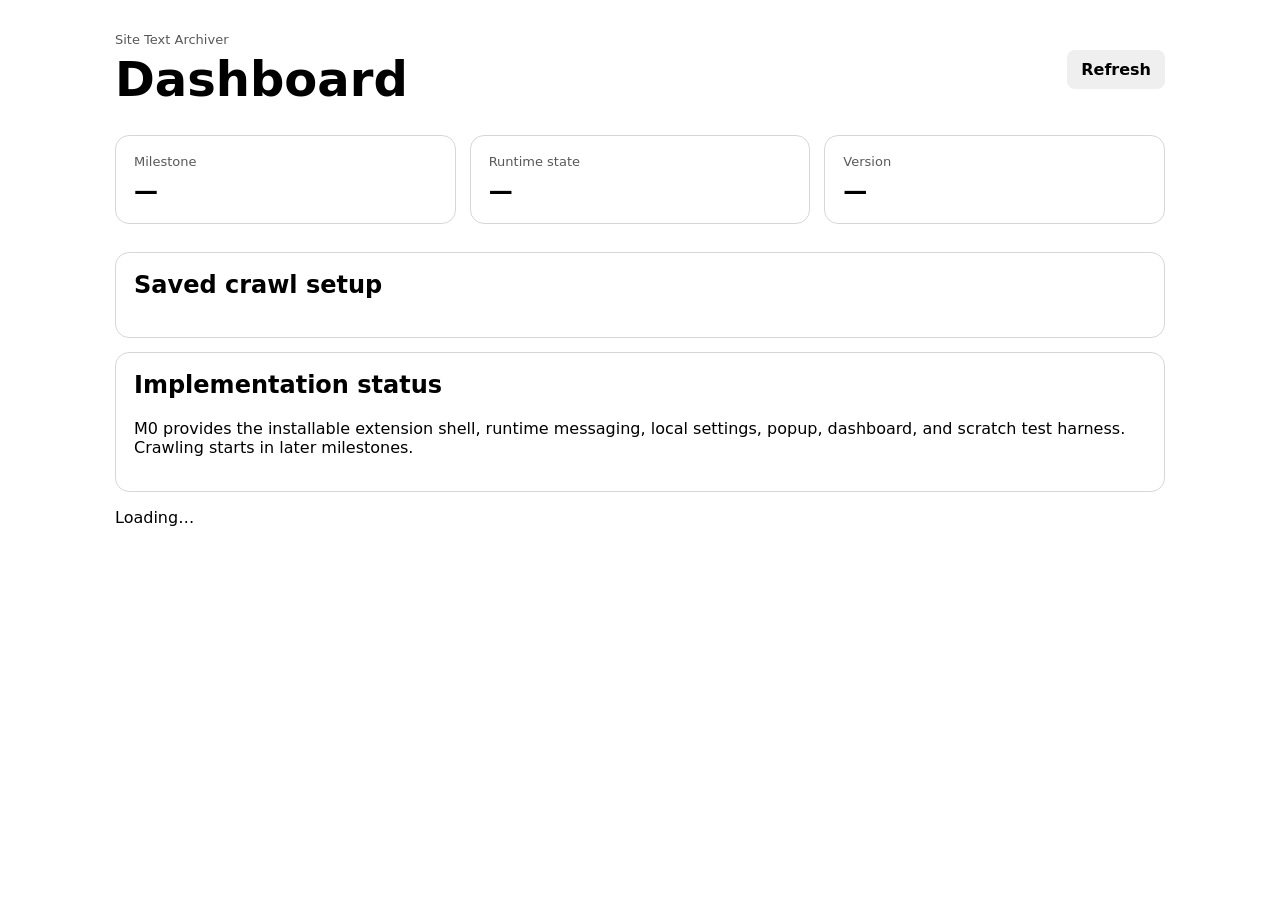
==== dashboard/dashboard.html @ f9713abc "feat: complete M0 source foundation" ====
<!doctype html>
<html lang="en">
<head>
  <meta charset="utf-8">
  <meta name="viewport" content="width=device-width, initial-scale=1">
  <title>Site Text Archiver Dashboard</title>
  <link rel="stylesheet" href="dashboard.css">
</head>
<body>
  <main>
    <header class="hero">
      <div><p class="eyebrow">Site Text Archiver</p><h1>Dashboard</h1></div>
      <button id="refresh-button" type="button">Refresh</button>
    </header>

    <section class="cards" aria-label="Foundation status">
      <article><span>Milestone</span><strong id="milestone">—</strong></article>
      <article><span>Runtime state</span><strong id="runtime-state">—</strong></article>
      <article><span>Version</span><strong id="version">—</strong></article>
    </section>

    <section class="panel">
      <h2>Saved crawl setup</h2>
      <dl id="settings-list"></dl>
    </section>

    <section class="panel">
      <h2>Implementation status</h2>
      <p>M0 provides the installable extension shell, runtime messaging, local settings, popup, dashboard, and scratch test harness. Crawling starts in later milestones.</p>
    </section>

    <p id="status" role="status" aria-live="polite"></p>
  </main>
  <script type="module" src="dashboard.js"></script>
</body>
</html>
---- dashboard/dashboard.css ----
:root { color-scheme: light dark; font-family: system-ui, sans-serif; }
* { box-sizing: border-box; }
body { margin: 0; background: Canvas; color: CanvasText; }
main { width: min(1050px, calc(100% - 32px)); margin: 0 auto; padding: 32px 0 64px; }
.hero { display: flex; align-items: center; justify-content: space-between; gap: 16px; }
.eyebrow { margin: 0; font-size: 13px; opacity: .65; }
h1 { margin: 4px 0 0; font-size: clamp(28px, 5vw, 48px); }
button { border: 0; border-radius: 8px; padding: 10px 14px; background: AccentColor; color: AccentColorText; font: inherit; font-weight: 700; cursor: pointer; }
.cards { display: grid; grid-template-columns: repeat(3, 1fr); gap: 14px; margin: 28px 0; }
.cards article, .panel { border: 1px solid color-mix(in srgb, CanvasText 16%, transparent); border-radius: 14px; padding: 18px; }
.cards span { display: block; opacity: .65; font-size: 13px; }
.cards strong { display: block; margin-top: 8px; font-size: 24px; }
.panel { margin-top: 14px; }
.panel h2 { margin-top: 0; }
dl { display: grid; grid-template-columns: max-content 1fr; gap: 10px 20px; margin: 0; }
dt { font-weight: 700; }
dd { margin: 0; overflow-wrap: anywhere; }
#status { min-height: 24px; }
@media (max-width: 650px) { .cards { grid-template-columns: 1fr; } dl { grid-template-columns: 1fr; gap: 4px; } dd { margin-bottom: 10px; } }
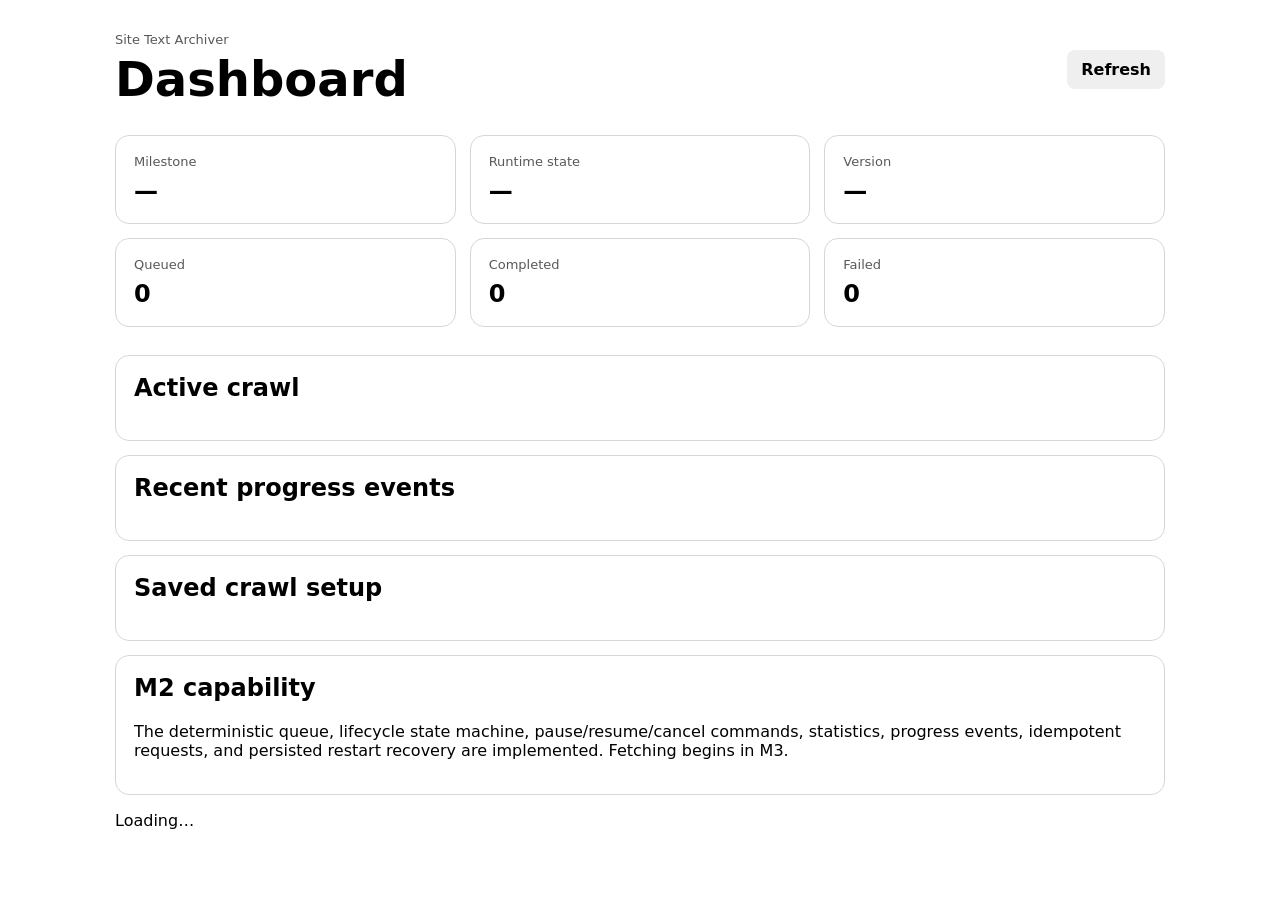
==== commit a2872630: "feat: show M2 crawl state and events in dashboard" ====
--- a/dashboard/dashboard.html
+++ b/dashboard/dashboard.html
@@ -13,10 +13,23 @@
       <button id="refresh-button" type="button">Refresh</button>
     </header>
 
-    <section class="cards" aria-label="Foundation status">
+    <section class="cards" aria-label="Runtime status">
       <article><span>Milestone</span><strong id="milestone">—</strong></article>
       <article><span>Runtime state</span><strong id="runtime-state">—</strong></article>
       <article><span>Version</span><strong id="version">—</strong></article>
+      <article><span>Queued</span><strong id="queued-count">0</strong></article>
+      <article><span>Completed</span><strong id="completed-count">0</strong></article>
+      <article><span>Failed</span><strong id="failed-count">0</strong></article>
+    </section>
+
+    <section class="panel">
+      <h2>Active crawl</h2>
+      <dl id="crawl-list"></dl>
+    </section>
+
+    <section class="panel">
+      <h2>Recent progress events</h2>
+      <ol id="event-list" class="event-list"></ol>
     </section>
 
     <section class="panel">
@@ -25,8 +38,8 @@
     </section>
 
     <section class="panel">
-      <h2>Implementation status</h2>
-      <p>M0 provides the installable extension shell, runtime messaging, local settings, popup, dashboard, and scratch test harness. Crawling starts in later milestones.</p>
+      <h2>M2 capability</h2>
+      <p>The deterministic queue, lifecycle state machine, pause/resume/cancel commands, statistics, progress events, idempotent requests, and persisted restart recovery are implemented. Fetching begins in M3.</p>
     </section>
 
     <p id="status" role="status" aria-live="polite"></p>
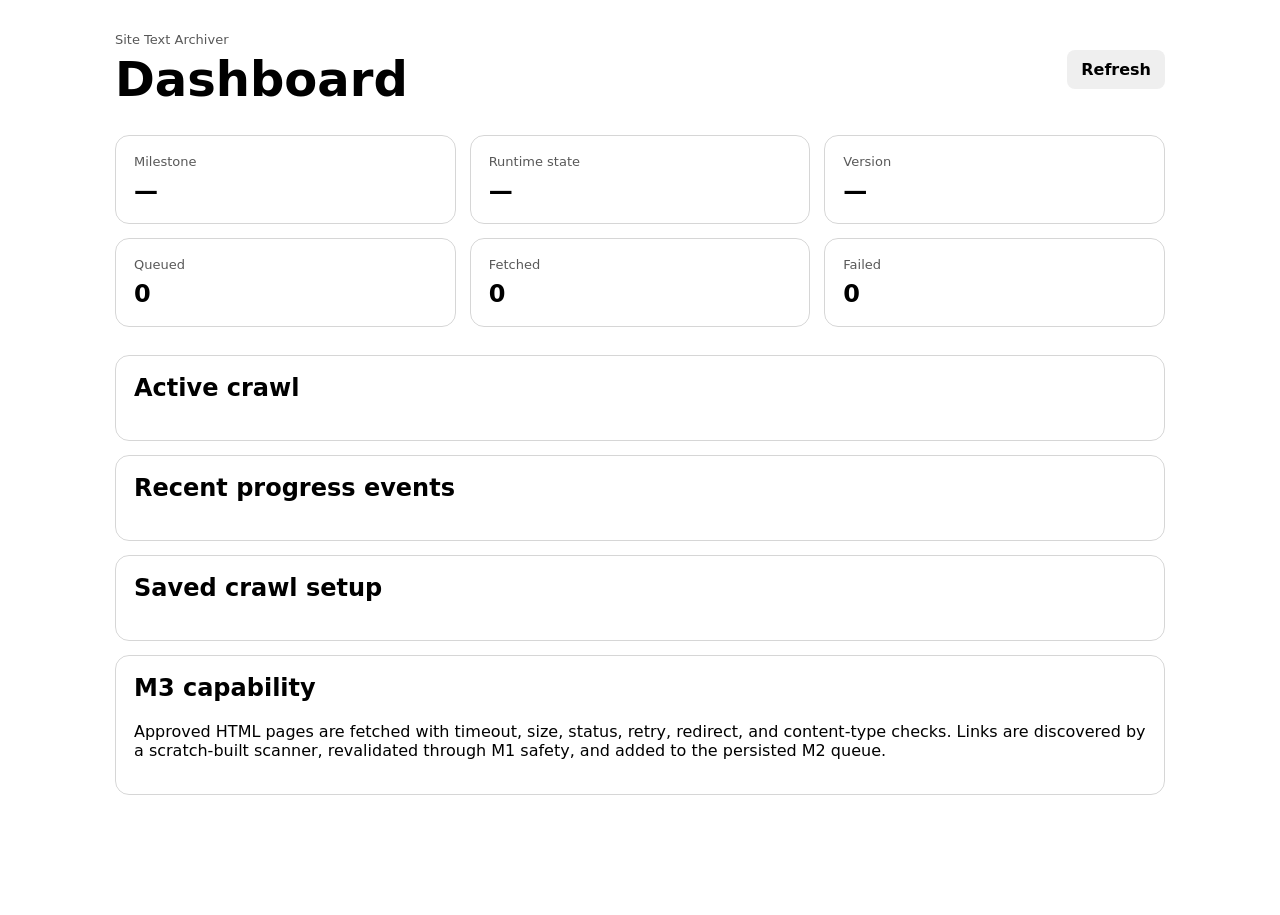
==== commit 418aabe8: "feat: show M3 fetch progress in dashboard" ====
--- a/dashboard/dashboard.html
+++ b/dashboard/dashboard.html
@@ -18,7 +18,7 @@
       <article><span>Runtime state</span><strong id="runtime-state">—</strong></article>
       <article><span>Version</span><strong id="version">—</strong></article>
       <article><span>Queued</span><strong id="queued-count">0</strong></article>
-      <article><span>Completed</span><strong id="completed-count">0</strong></article>
+      <article><span>Fetched</span><strong id="fetched-count">0</strong></article>
       <article><span>Failed</span><strong id="failed-count">0</strong></article>
     </section>
 
@@ -38,8 +38,8 @@
     </section>
 
     <section class="panel">
-      <h2>M2 capability</h2>
-      <p>The deterministic queue, lifecycle state machine, pause/resume/cancel commands, statistics, progress events, idempotent requests, and persisted restart recovery are implemented. Fetching begins in M3.</p>
+      <h2>M3 capability</h2>
+      <p>Approved HTML pages are fetched with timeout, size, status, retry, redirect, and content-type checks. Links are discovered by a scratch-built scanner, revalidated through M1 safety, and added to the persisted M2 queue.</p>
     </section>
 
     <p id="status" role="status" aria-live="polite"></p>
--- a/dashboard/dashboard.css
+++ b/dashboard/dashboard.css
@@ -15,5 +15,7 @@
 dl { display: grid; grid-template-columns: max-content 1fr; gap: 10px 20px; margin: 0; }
 dt { font-weight: 700; }
 dd { margin: 0; overflow-wrap: anywhere; }
+.event-list { margin: 0; padding-left: 22px; }
+.event-list li { padding: 5px 0; overflow-wrap: anywhere; }
 #status { min-height: 24px; }
 @media (max-width: 650px) { .cards { grid-template-columns: 1fr; } dl { grid-template-columns: 1fr; gap: 4px; } dd { margin-bottom: 10px; } }
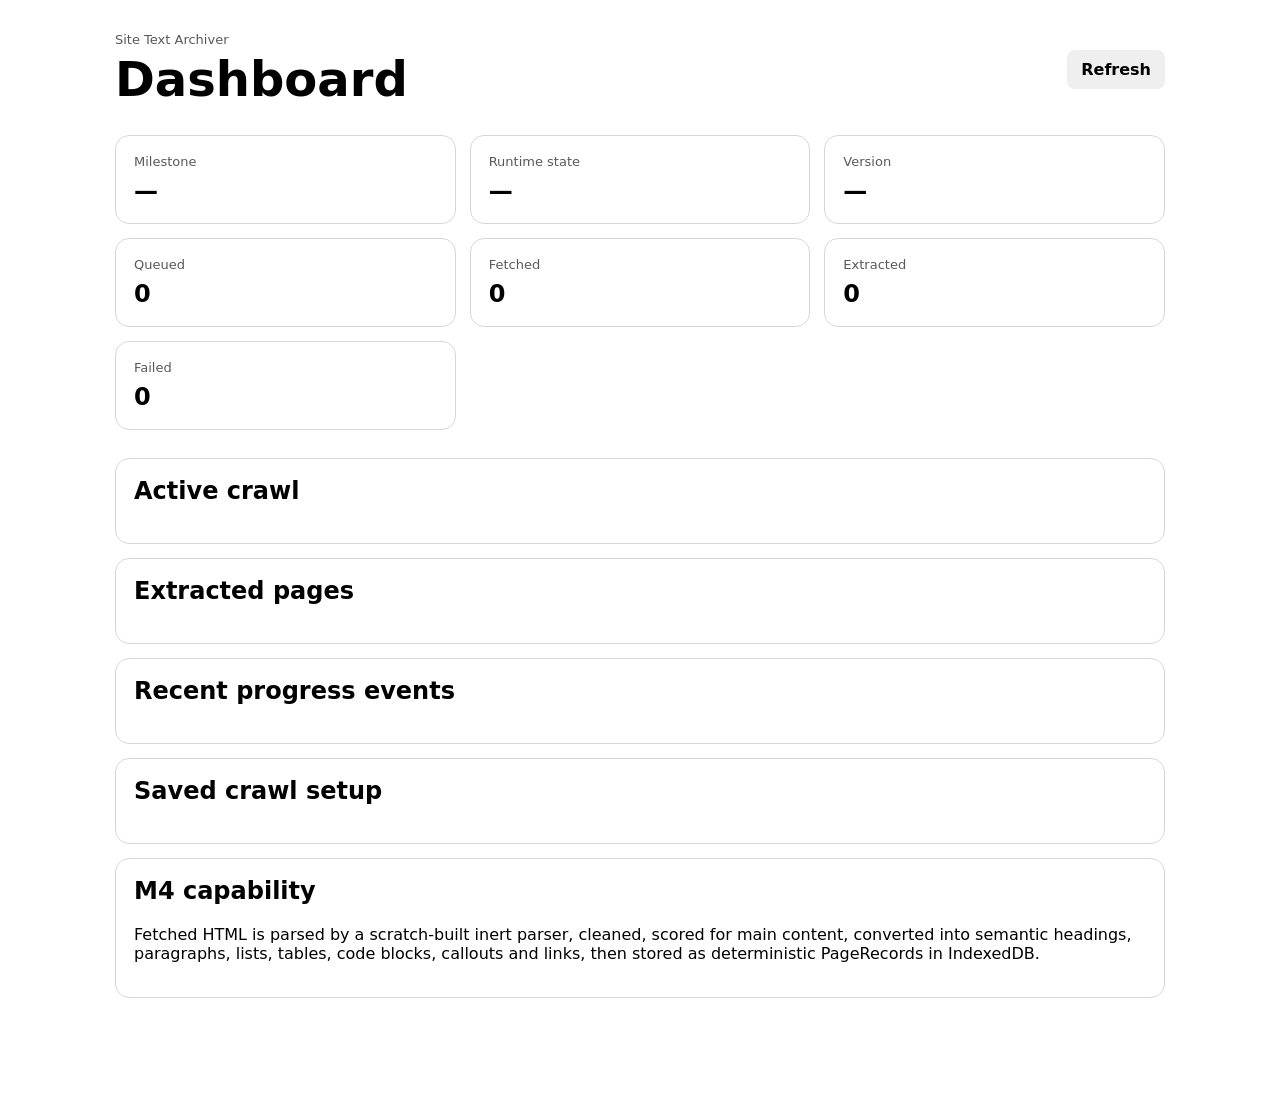
==== commit 8e3c4485: "feat: show M4 extraction progress" ====
--- a/dashboard/dashboard.html
+++ b/dashboard/dashboard.html
@@ -19,12 +19,18 @@
       <article><span>Version</span><strong id="version">—</strong></article>
       <article><span>Queued</span><strong id="queued-count">0</strong></article>
       <article><span>Fetched</span><strong id="fetched-count">0</strong></article>
+      <article><span>Extracted</span><strong id="extracted-count">0</strong></article>
       <article><span>Failed</span><strong id="failed-count">0</strong></article>
     </section>
 
     <section class="panel">
       <h2>Active crawl</h2>
       <dl id="crawl-list"></dl>
+    </section>
+
+    <section class="panel">
+      <h2>Extracted pages</h2>
+      <ol id="page-list" class="event-list"></ol>
     </section>
 
     <section class="panel">
@@ -38,8 +44,8 @@
     </section>
 
     <section class="panel">
-      <h2>M3 capability</h2>
-      <p>Approved HTML pages are fetched with timeout, size, status, retry, redirect, and content-type checks. Links are discovered by a scratch-built scanner, revalidated through M1 safety, and added to the persisted M2 queue.</p>
+      <h2>M4 capability</h2>
+      <p>Fetched HTML is parsed by a scratch-built inert parser, cleaned, scored for main content, converted into semantic headings, paragraphs, lists, tables, code blocks, callouts and links, then stored as deterministic PageRecords in IndexedDB.</p>
     </section>
 
     <p id="status" role="status" aria-live="polite"></p>
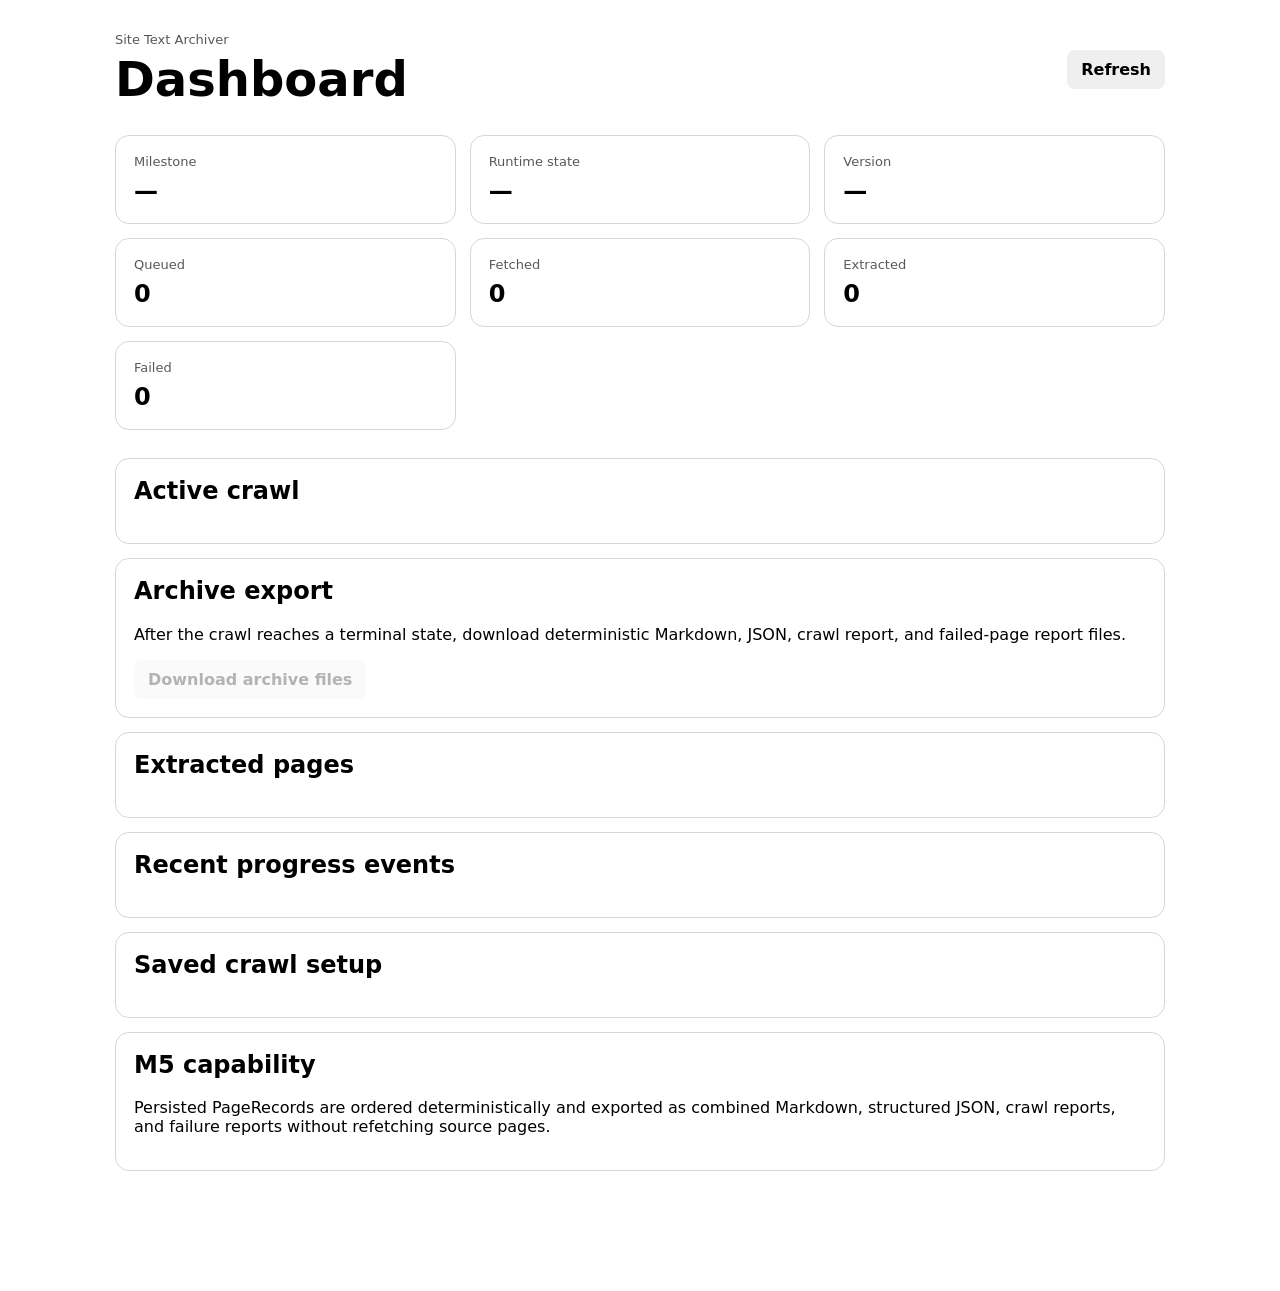
==== commit 5202e71b: "feat: add M5 archive export controls" ====
--- a/dashboard/dashboard.html
+++ b/dashboard/dashboard.html
@@ -29,6 +29,12 @@
     </section>
 
     <section class="panel">
+      <h2>Archive export</h2>
+      <p>After the crawl reaches a terminal state, download deterministic Markdown, JSON, crawl report, and failed-page report files.</p>
+      <button id="export-button" type="button" disabled>Download archive files</button>
+    </section>
+
+    <section class="panel">
       <h2>Extracted pages</h2>
       <ol id="page-list" class="event-list"></ol>
     </section>
@@ -44,8 +50,8 @@
     </section>
 
     <section class="panel">
-      <h2>M4 capability</h2>
-      <p>Fetched HTML is parsed by a scratch-built inert parser, cleaned, scored for main content, converted into semantic headings, paragraphs, lists, tables, code blocks, callouts and links, then stored as deterministic PageRecords in IndexedDB.</p>
+      <h2>M5 capability</h2>
+      <p>Persisted PageRecords are ordered deterministically and exported as combined Markdown, structured JSON, crawl reports, and failure reports without refetching source pages.</p>
     </section>
 
     <p id="status" role="status" aria-live="polite"></p>
